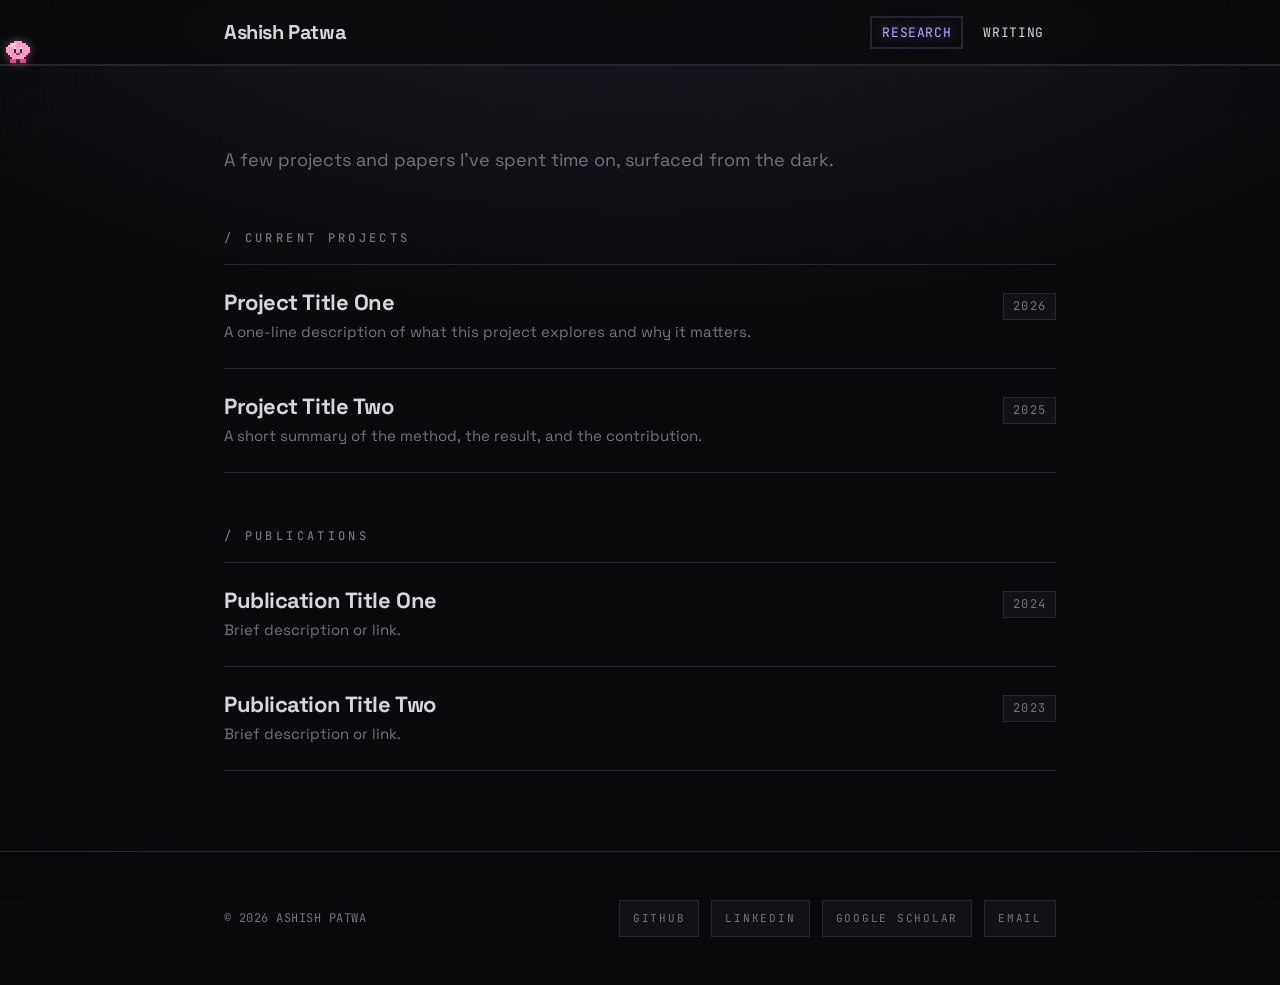
==== personal-webpage/src/index.html @ 7896c079 "Add Ashish Patwa personal site (dark mysterious theme, research/writing pages, pixel Poyo mascot)" ====
<!DOCTYPE html>
<html lang="en">
<head>
    <meta charset="UTF-8">
    <meta name="viewport" content="width=device-width, initial-scale=1.0">
    <title>Ashish Patwa</title>
    <meta name="description" content="Ashish Patwa — research, writing, and notes from the dark.">

    <!-- Fonts: Space Grotesk (display/body) + JetBrains Mono (labels) -->
    <link rel="preconnect" href="https://fonts.googleapis.com">
    <link rel="preconnect" href="https://fonts.gstatic.com" crossorigin>
    <link href="https://fonts.googleapis.com/css2?family=Space+Grotesk:wght@400;500;700&family=JetBrains+Mono:wght@400;500;700&display=swap" rel="stylesheet">

    <link rel="stylesheet" href="styles/design-tokens.css">
    <link rel="stylesheet" href="styles/main.css">
</head>
<body>
    <!-- ===================== NAV ===================== -->
    <header class="nav">
        <div class="container nav__inner">
            <a class="nav__brand" href="#top">Ashish Patwa</a>

            <button class="nav__toggle" id="navToggle" aria-label="Toggle navigation" aria-expanded="false" aria-controls="navList">
                <span class="nav__toggle-bar"></span>
            </button>

            <nav>
                <ul class="nav__list" id="navList">
                    <!-- About removed from nav (section kept in code below) -->
                    <li><a class="nav__link is-active" href="index.html">Research</a></li>
                    <li><a class="nav__link" href="sections/blogs.html">Writing</a></li>
                </ul>
            </nav>
        </div>

        <!-- Poyo: pixel mascot — stands still, walks to where you click -->
        <div class="poyo" aria-hidden="true">
            <span class="poyo__say">poyo!</span>
            <div class="poyo__char">
                <svg class="poyo__svg" viewBox="0 0 12 11" shape-rendering="crispEdges" xmlns="http://www.w3.org/2000/svg">
                    <g fill="#ff9ec9">
                        <rect x="4" y="0" width="4" height="1"/>
                        <rect x="2" y="1" width="8" height="1"/>
                        <rect x="1" y="2" width="10" height="1"/>
                        <rect x="0" y="3" width="12" height="1"/>
                        <rect x="0" y="4" width="12" height="1"/>
                        <rect x="0" y="5" width="12" height="1"/>
                        <rect x="1" y="6" width="10" height="1"/>
                        <rect x="2" y="7" width="8" height="1"/>
                        <rect x="3" y="8" width="6" height="1"/>
                    </g>
                    <g fill="#ffd1e6">
                        <rect x="3" y="1" width="2" height="1"/>
                        <rect x="2" y="2" width="2" height="1"/>
                    </g>
                    <g fill="#ff7fb0">
                        <rect x="3" y="6" width="1" height="1"/>
                        <rect x="8" y="6" width="1" height="1"/>
                    </g>
                    <g fill="#2a2444">
                        <rect x="4" y="3" width="1" height="3"/>
                        <rect x="7" y="3" width="1" height="3"/>
                    </g>
                    <g fill="#ffffff">
                        <rect x="4" y="3" width="1" height="1"/>
                        <rect x="7" y="3" width="1" height="1"/>
                    </g>
                    <rect x="5" y="6" width="2" height="1" fill="#a83260"/>
                    <g class="poyo-feet poyo-feet--idle" fill="#d94d86">
                        <rect x="2" y="9" width="3" height="2"/>
                        <rect x="7" y="9" width="3" height="2"/>
                    </g>
                    <g class="poyo-feet poyo-feet--a" fill="#d94d86">
                        <rect x="3" y="9" width="3" height="2"/>
                        <rect x="6" y="9" width="3" height="2"/>
                    </g>
                    <g class="poyo-feet poyo-feet--b" fill="#d94d86">
                        <rect x="1" y="9" width="3" height="2"/>
                        <rect x="8" y="9" width="3" height="2"/>
                    </g>
                </svg>
            </div>
        </div>
    </header>

    <main id="top">
        <!-- ===================== RESEARCH (default page) ===================== -->
        <section class="section" id="research">
            <div class="container">
                <p class="lead">A few projects and papers I've spent time on, surfaced from the dark.</p>

                <span class="kicker">/ current projects</span>
                <ul class="entry-list" style="margin-bottom: var(--s-7);">
                    <li class="entry">
                        <div class="entry__main">
                            <h3 class="entry__title"><a href="#">Project Title One</a></h3>
                            <p class="entry__desc">A one-line description of what this project explores and why it matters.</p>
                        </div>
                        <span class="entry__year">2026</span>
                    </li>
                    <li class="entry">
                        <div class="entry__main">
                            <h3 class="entry__title"><a href="#">Project Title Two</a></h3>
                            <p class="entry__desc">A short summary of the method, the result, and the contribution.</p>
                        </div>
                        <span class="entry__year">2025</span>
                    </li>
                </ul>

                <span class="kicker">/ publications</span>
                <ul class="entry-list">
                    <li class="entry">
                        <div class="entry__main">
                            <h3 class="entry__title"><a href="#">Publication Title One</a></h3>
                            <p class="entry__desc">Brief description or link.</p>
                        </div>
                        <span class="entry__year">2024</span>
                    </li>
                    <li class="entry">
                        <div class="entry__main">
                            <h3 class="entry__title"><a href="#">Publication Title Two</a></h3>
                            <p class="entry__desc">Brief description or link.</p>
                        </div>
                        <span class="entry__year">2023</span>
                    </li>
                </ul>
            </div>
        </section>

        <!-- ===================== ABOUT (removed from page, kept in code) ===================== -->
        <!--
        <section class="section" id="about">
            <div class="container section--narrow">
                <span class="kicker">/ about</span>
                <h2 class="heading">About</h2>
                <div class="prose">
                    <p>
                        Hello! I'm <strong>Ashish Patwa</strong>, a researcher and writer working in
                        [your field]. I'm drawn to [topic one], [topic two], and the messy space where
                        they overlap.
                    </p>
                    <p>
                        I studied [Your Degree] at [Your University], and since then I've kept one foot
                        in research and the other in building real things. A lot of what I learn ends up
                        in the notes below.
                    </p>
                    <p>
                        Outside of work you'll usually find me [your hobbies]. I try to learn in public,
                        so feel free to reach out if something here resonates.
                    </p>
                </div>
                <p class="currently">
                    <span class="currently__label">Currently</span>
                    exploring [topic] and reading [book title].
                </p>
            </div>
        </section>
        -->

        <!-- Writing lives on its own page: sections/blogs.html -->
    </main>

    <!-- ===================== FOOTER ===================== -->
    <footer class="footer">
        <div class="container footer__inner">
            <span class="footer__copy">© 2026 Ashish Patwa</span>
            <div class="footer__links">
                <a href="https://github.com/yourname" target="_blank" rel="noopener">GitHub</a>
                <a href="https://linkedin.com/in/yourname" target="_blank" rel="noopener">LinkedIn</a>
                <a href="https://scholar.google.com/citations?user=YOUR_ID" target="_blank" rel="noopener">Google Scholar</a>
                <a href="mailto:you@example.com">Email</a>
            </div>
        </div>
    </footer>

    <script src="scripts/main.js"></script>
</body>
</html>
---- personal-webpage/src/styles/design-tokens.css ----
:root {
  color-scheme: dark;

  /* ---- Mysterious palette ---- */
  --paper: #0a0a0c;        /* near-black base */
  --panel: #121216;        /* faint raised surface */
  --ink: #d6d6db;          /* soft primary text (not bright white) */
  --muted: #74737e;        /* dim secondary text */
  --faint: #26262e;        /* hairline borders */
  --accent: #b9a6ff;       /* ethereal violet glow */
  --on-accent: #0a0a0c;    /* text on accent fills */

  /* ---- Type ---- */
  --font-sans: 'Space Grotesk', system-ui, -apple-system, 'Segoe UI', sans-serif;
  --font-mono: 'JetBrains Mono', 'SF Mono', ui-monospace, monospace;

  /* ---- Primitives ---- */
  --border: 1px solid var(--faint);
  --border-bold: 1px solid var(--muted);
  --shadow: none;
  --shadow-lg: 0 0 40px rgba(185, 166, 255, 0.18);
  --glow: 0 0 24px rgba(185, 166, 255, 0.20);
  --radius: 2px;

  /* ---- Layout ---- */
  --maxw: 880px;
  --gutter: 24px;

  /* ---- Spacing (4px grid) ---- */
  --s-1: 4px;
  --s-2: 8px;
  --s-3: 12px;
  --s-4: 16px;
  --s-5: 24px;
  --s-6: 32px;
  --s-7: 48px;
  --s-8: 64px;
  --s-9: 80px;
  --s-10: 96px;

  /* ---- Motion ---- */
  --t-fast: 140ms ease;
  --t-base: 240ms ease;
}
---- personal-webpage/src/styles/main.css ----
/* ============================================================
   Personal Webpage — Neo-brutalist / minimal
   ============================================================ */

*,
*::before,
*::after {
    box-sizing: border-box;
}

html {
    scroll-behavior: smooth;
    scroll-padding-top: 84px;
}

body {
    margin: 0;
    min-height: 100vh;
    display: flex;
    flex-direction: column;
    background-color: var(--paper);
    background-image:
        radial-gradient(120% 80% at 50% -10%, rgba(185, 166, 255, 0.10), transparent 60%),
        radial-gradient(100% 100% at 50% 50%, transparent 55%, rgba(0, 0, 0, 0.55) 100%);
    background-attachment: fixed;
    color: var(--ink);
    font-family: var(--font-sans);
    font-size: 17px;
    line-height: 1.6;
    -webkit-font-smoothing: antialiased;
    text-rendering: optimizeLegibility;
}

/* Push the footer to the bottom on short pages (sticky footer) */
main {
    flex: 1 0 auto;
}

/* ---------- Typography ---------- */
h1,
h2,
h3,
h4 {
    margin: 0;
    font-weight: 700;
    line-height: 1.05;
    letter-spacing: -0.02em;
}

p { margin: 0; }
a { color: inherit; text-decoration: none; }
ul { margin: 0; padding: 0; list-style: none; }
strong { font-weight: 700; }

.mark {
    color: var(--accent);
    text-shadow: 0 0 18px rgba(185, 166, 255, 0.55);
}

.cursor {
    color: var(--accent);
    text-shadow: 0 0 18px rgba(185, 166, 255, 0.6);
    animation: blink 1.2s steps(1) infinite;
}

@keyframes blink {
    50% { opacity: 0; }
}

.kicker {
    display: inline-block;
    font-family: var(--font-mono);
    font-size: 12px;
    font-weight: 500;
    text-transform: uppercase;
    letter-spacing: 0.28em;
    color: var(--muted);
    margin-bottom: var(--s-4);
}

.heading {
    font-size: 34px;
    margin-bottom: var(--s-5);
    letter-spacing: -0.01em;
}

.lead {
    font-size: 18px;
    color: var(--muted);
    margin-bottom: var(--s-7);
    max-width: 60ch;
}

/* ---------- Layout ---------- */
.container {
    width: 100%;
    max-width: var(--maxw);
    margin: 0 auto;
    padding: 0 var(--gutter);
}

.section {
    padding: var(--s-9) 0;
    border-top: var(--border);
}

/* ---------- Navigation ---------- */
.nav {
    position: sticky;
    top: 0;
    z-index: 50;
    background: rgba(10, 10, 12, 0.72);
    -webkit-backdrop-filter: blur(10px);
    backdrop-filter: blur(10px);
    border-bottom: var(--border);
}

.nav__inner {
    display: flex;
    align-items: center;
    justify-content: space-between;
    height: 64px;
}

.nav__brand {
    font-weight: 700;
    font-size: 20px;
    letter-spacing: -0.02em;
}

.nav__list {
    display: flex;
    align-items: center;
    gap: var(--s-2);
}

.nav__link {
    font-family: var(--font-mono);
    font-size: 13px;
    text-transform: uppercase;
    letter-spacing: 0.05em;
    padding: 6px 10px;
    border: 2px solid transparent;
    transition: background var(--t-fast), border-color var(--t-fast);
}

.nav__link:hover,
.nav__link.is-active {
    color: var(--accent);
    border-color: var(--faint);
    text-shadow: 0 0 14px rgba(185, 166, 255, 0.5);
}

.nav__toggle {
    display: none;
    background: var(--panel);
    border: var(--border);
    box-shadow: var(--shadow);
    width: 42px;
    height: 42px;
    cursor: pointer;
    align-items: center;
    justify-content: center;
}

.nav__toggle-bar,
.nav__toggle-bar::before,
.nav__toggle-bar::after {
    content: "";
    display: block;
    width: 20px;
    height: 2px;
    background: var(--ink);
    position: relative;
}

.nav__toggle-bar::before {
    position: absolute;
    top: -6px;
}

.nav__toggle-bar::after {
    position: absolute;
    top: 6px;
}

/* ---------- Intro ---------- */
.intro {
    padding: var(--s-9) 0 var(--s-8);
}

.intro__inner {
    display: flex;
    align-items: flex-start;
    gap: var(--s-7);
}

.avatar {
    flex: none;
    width: 128px;
    height: 128px;
    background: var(--panel);
    border: 1px solid var(--faint);
    box-shadow: var(--shadow-lg);
    display: flex;
    align-items: center;
    justify-content: center;
    font-weight: 700;
    font-size: 44px;
    color: var(--accent);
    text-shadow: 0 0 18px rgba(185, 166, 255, 0.5);
    overflow: hidden;
}

.avatar img {
    width: 100%;
    height: 100%;
    object-fit: cover;
}

.intro__title {
    font-size: 52px;
    line-height: 1.02;
    letter-spacing: -0.02em;
    margin-bottom: var(--s-4);
    text-shadow: 0 0 40px rgba(0, 0, 0, 0.6);
}

.intro__text {
    font-size: 18px;
    color: var(--muted);
    max-width: 52ch;
    line-height: 1.6;
}

.intro__links {
    display: flex;
    flex-wrap: wrap;
    gap: var(--s-3);
    margin-top: var(--s-5);
}

.intro__links a {
    font-family: var(--font-mono);
    font-size: 12px;
    text-transform: uppercase;
    letter-spacing: 0.18em;
    padding: 11px 18px;
    color: var(--muted);
    background: var(--panel);
    border: 1px solid var(--faint);
    transition: color var(--t-fast), border-color var(--t-fast), box-shadow var(--t-fast);
}

.intro__links a:hover {
    color: var(--accent);
    border-color: var(--accent);
    box-shadow: var(--glow);
}

/* ---------- About ---------- */
.prose p {
    color: var(--muted);
    font-size: 18px;
    line-height: 1.65;
}

.prose p + p {
    margin-top: var(--s-4);
}

.currently {
    display: inline-block;
    margin-top: var(--s-6);
    font-family: var(--font-mono);
    font-size: 13px;
    color: var(--ink);
    background: var(--panel);
    border: var(--border);
    box-shadow: var(--shadow);
    padding: 10px 14px;
}

.currently__label {
    font-weight: 700;
    text-transform: uppercase;
    margin-right: var(--s-2);
    padding-right: var(--s-2);
    border-right: 2px solid var(--ink);
}

/* ---------- Research (entry list) ---------- */
.entry-list {
    display: flex;
    flex-direction: column;
}

.entry {
    display: flex;
    justify-content: space-between;
    align-items: baseline;
    gap: var(--s-5);
    padding: var(--s-5) 0;
    border-top: var(--border);
}

.entry:last-child {
    border-bottom: var(--border);
}

.entry__title {
    font-size: 22px;
    font-weight: 700;
    line-height: 1.2;
    margin-bottom: 6px;
}

.entry__title a:hover {
    color: var(--accent);
    text-shadow: 0 0 16px rgba(185, 166, 255, 0.5);
}

.entry__desc {
    color: var(--muted);
    font-size: 15px;
    line-height: 1.5;
    max-width: 54ch;
}

.entry__year {
    flex: none;
    font-family: var(--font-mono);
    font-size: 12px;
    letter-spacing: 0.1em;
    color: var(--muted);
    background: var(--panel);
    border: 1px solid var(--faint);
    padding: 3px 9px;
}

/* ---------- Writing (post list) ---------- */
.post-list {
    display: flex;
    flex-direction: column;
}

.post {
    display: grid;
    grid-template-columns: 120px 1fr;
    gap: var(--s-5);
    padding: var(--s-5) 0;
    border-top: var(--border);
}

.post:last-child {
    border-bottom: var(--border);
}

.post__date {
    font-family: var(--font-mono);
    font-size: 13px;
    text-transform: uppercase;
    letter-spacing: 0.04em;
    color: var(--muted);
    padding-top: 4px;
}

.post__title {
    font-size: 21px;
    font-weight: 700;
    line-height: 1.2;
    margin-bottom: 6px;
}

.post__title a:hover {
    color: var(--accent);
    text-shadow: 0 0 16px rgba(185, 166, 255, 0.5);
}

.post__excerpt {
    color: var(--muted);
    font-size: 15px;
    line-height: 1.5;
    max-width: 58ch;
}

/* ---------- Footer ---------- */
.footer {
    padding: var(--s-7) 0;
    border-top: var(--border);
}

.footer__inner {
    display: flex;
    flex-wrap: wrap;
    align-items: center;
    justify-content: space-between;
    gap: var(--s-4);
}

.footer__copy {
    font-family: var(--font-mono);
    font-size: 12px;
    text-transform: uppercase;
    letter-spacing: 0.04em;
    color: var(--muted);
}

.footer__links {
    display: flex;
    flex-wrap: wrap;
    gap: var(--s-3);
}

.footer__links a {
    font-family: var(--font-mono);
    font-size: 11px;
    text-transform: uppercase;
    letter-spacing: 0.16em;
    padding: 9px 13px;
    color: var(--muted);
    background: var(--panel);
    border: 1px solid var(--faint);
    transition: color var(--t-fast), border-color var(--t-fast), box-shadow var(--t-fast);
}

.footer__links a:hover {
    color: var(--accent);
    border-color: var(--accent);
    box-shadow: var(--glow);
}

/* ---------- A11y ---------- */
:focus-visible {
    outline: 2px solid var(--accent);
    outline-offset: 2px;
}

/* ---------- Responsive ---------- */
@media (max-width: 768px) {
    .intro {
        padding-top: var(--s-7);
    }

    .intro__inner {
        flex-direction: column;
        gap: var(--s-5);
    }

    .intro__title {
        font-size: 38px;
    }

    .heading {
        font-size: 28px;
    }

    .entry {
        flex-direction: column;
        gap: var(--s-2);
    }

    .entry__year {
        align-self: flex-start;
        order: -1;
    }

    .post {
        grid-template-columns: 1fr;
        gap: var(--s-2);
    }

    .post__date {
        padding-top: 0;
    }
}

@media (max-width: 600px) {
    :root {
        --gutter: 16px;
    }

    .section {
        padding: var(--s-8) 0;
    }

    .nav__toggle {
        display: inline-flex;
    }

    .nav__list {
        position: absolute;
        top: 64px;
        left: 0;
        right: 0;
        flex-direction: column;
        align-items: stretch;
        gap: 0;
        background: var(--paper);
        border-bottom: var(--border);
        padding: var(--s-3) var(--gutter) var(--s-4);
        max-height: 0;
        overflow: hidden;
        transition: max-height var(--t-base);
    }

    .nav__list.is-open {
        max-height: 360px;
    }

    .nav__link {
        padding: 12px 10px;
        border: 1px solid var(--faint);
        margin-top: var(--s-2);
    }

    .intro__title {
        font-size: 34px;
    }
}

/* ---------- Reduced motion ---------- */
@media (prefers-reduced-motion: reduce) {
    html {
        scroll-behavior: auto;
    }

    * {
        transition: none !important;
        animation: none !important;
    }
}

/* ============================================================
   Poyo — pixel mascot. Stands still; walks to where you click.
   ============================================================ */
.poyo {
    position: absolute;
    bottom: 1px;
    left: 6px;
    width: 24px;
    height: 22px;
    pointer-events: none;
    z-index: 1;
    transform: scaleX(1);
    transition: left 1s linear;
}

/* contact shadow keeps him grounded */
.poyo::after {
    content: "";
    position: absolute;
    left: 50%;
    bottom: -1px;
    width: 18px;
    height: 4px;
    margin-left: -9px;
    border-radius: 50%;
    background: radial-gradient(closest-side, rgba(0, 0, 0, 0.55), transparent);
    opacity: 0.5;
    z-index: -1;
}

.poyo__say {
    position: absolute;
    bottom: 100%;
    left: 50%;
    margin-bottom: 4px;
    transform: translate(-50%, 0);
    white-space: nowrap;
    font-family: var(--font-mono);
    font-size: 9px;
    letter-spacing: 0.1em;
    color: #ff9ec9;
    background: var(--panel);
    border: 1px solid var(--faint);
    border-radius: 8px;
    padding: 2px 6px;
    opacity: 0;
    animation: poyo-say 4s ease 0.4s forwards;
}

.poyo__char {
    width: 100%;
    height: 100%;
    transform-origin: 50% 100%;
}

.poyo__svg {
    display: block;
    width: 100%;
    height: 100%;
    image-rendering: pixelated;
    image-rendering: crisp-edges;
    filter: drop-shadow(0 0 4px rgba(255, 150, 200, 0.45));
}

/* alternate walk frames are hidden until walking */
.poyo-feet--a,
.poyo-feet--b { opacity: 0; }

.poyo.is-walking .poyo__char {
    animation: poyo-bob 0.4s steps(1) infinite;
}

.poyo.is-walking .poyo-feet--idle {
    opacity: 0;
}

.poyo.is-walking .poyo-feet--a {
    animation: poyo-fa 0.4s steps(1) infinite;
}

.poyo.is-walking .poyo-feet--b {
    animation: poyo-fb 0.4s steps(1) infinite;
}

@keyframes poyo-bob {
    0%, 49.999% { transform: translateY(0); }
    50%, 100%   { transform: translateY(-1px); }
}

@keyframes poyo-fa {
    0%, 49.999% { opacity: 1; }
    50%, 100%   { opacity: 0; }
}

@keyframes poyo-fb {
    0%, 49.999% { opacity: 0; }
    50%, 100%   { opacity: 1; }
}

@keyframes poyo-say {
    0%   { opacity: 0; transform: translate(-50%, 3px) scale(0.8); }
    12%  { opacity: 1; transform: translate(-50%, 0) scale(1); }
    78%  { opacity: 1; transform: translate(-50%, 0) scale(1); }
    100% { opacity: 0; transform: translate(-50%, -2px) scale(0.95); }
}

/* Poyo rests on small screens */
@media (max-width: 600px) {
    .poyo {
        display: none;
    }
}
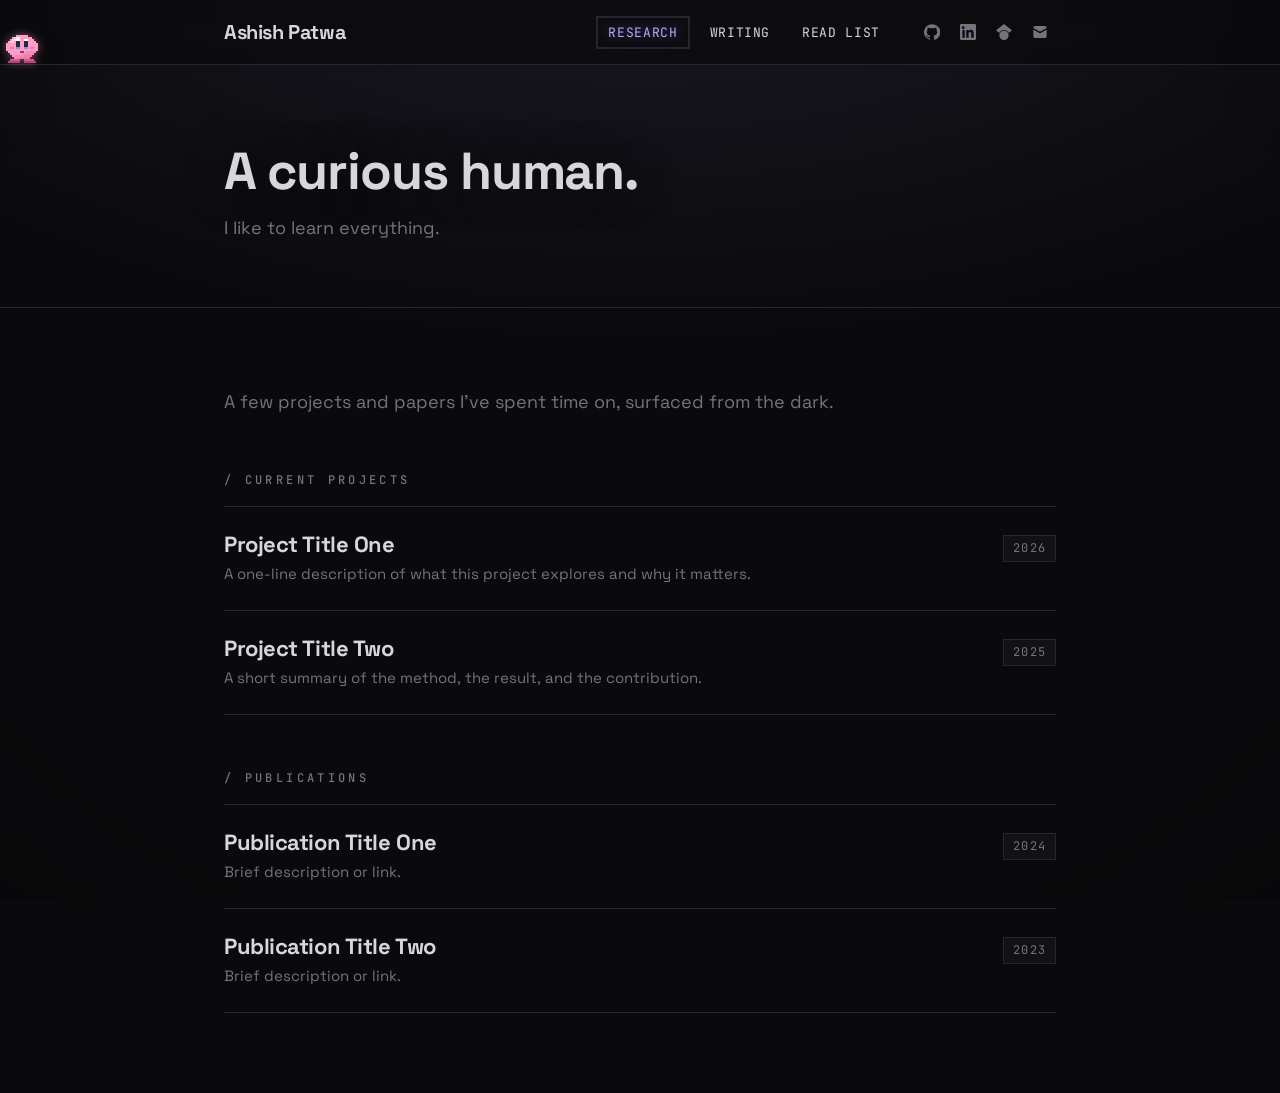
==== commit b05f9fa1: "Add Read List page, nav social icons, and a redrawn mascot - New Read List page (currently reading /" ====
--- a/personal-webpage/src/index.html
+++ b/personal-webpage/src/index.html
@@ -20,63 +20,125 @@
         <div class="container nav__inner">
             <a class="nav__brand" href="#top">Ashish Patwa</a>
 
+            <div class="nav__end">
+                <nav>
+                    <ul class="nav__list" id="navList">
+                        <!-- About removed from nav (section kept in code below) -->
+                        <li><a class="nav__link is-active" href="index.html">Research</a></li>
+                        <li><a class="nav__link" href="sections/blogs.html">Writing</a></li>
+                        <li><a class="nav__link" href="sections/read-list.html">Read List</a></li>
+                    </ul>
+                </nav>
+
+                <div class="nav__social">
+                    <a class="nav__icon" href="https://github.com/coder360-crypto" target="_blank" rel="noopener" aria-label="GitHub" title="GitHub">
+                        <svg viewBox="0 0 24 24" aria-hidden="true"><path d="M12 .3a12 12 0 0 0-3.8 23.4c.6.1.8-.3.8-.6v-2c-3.3.7-4-1.6-4-1.6-.6-1.4-1.4-1.8-1.4-1.8-1-.7.1-.7.1-.7 1.2.1 1.8 1.2 1.8 1.2 1 1.8 2.8 1.3 3.5 1 0-.8.4-1.3.7-1.6-2.7-.3-5.5-1.3-5.5-5.9 0-1.3.5-2.4 1.2-3.2 0-.4-.5-1.6.2-3.2 0 0 1-.3 3.3 1.2a11.5 11.5 0 0 1 6 0C17.4 5 18.4 5.3 18.4 5.3c.7 1.6.2 2.8.1 3.2.8.8 1.2 1.9 1.2 3.2 0 4.6-2.8 5.6-5.5 5.9.5.4.9 1.1.9 2.3v3.3c0 .3.2.7.8.6A12 12 0 0 0 12 .3"/></svg>
+                    </a>
+                    <a class="nav__icon" href="https://www.linkedin.com/in/ashish-patwa-182b2b223/" target="_blank" rel="noopener" aria-label="LinkedIn" title="LinkedIn">
+                        <svg viewBox="0 0 24 24" aria-hidden="true"><path d="M20.4 20.5h-3.6v-5.6c0-1.3 0-3-1.8-3s-2.1 1.4-2.1 2.9v5.7H9.4V9h3.4v1.6h.05c.5-.9 1.6-1.9 3.4-1.9 3.6 0 4.3 2.4 4.3 5.5v6.3zM5.3 7.4a2.1 2.1 0 1 1 0-4.1 2.1 2.1 0 0 1 0 4.1zm1.8 13.1H3.6V9h3.5v11.5zM22.2 0H1.8C.8 0 0 .8 0 1.7v20.6c0 .9.8 1.7 1.8 1.7h20.4c1 0 1.8-.8 1.8-1.7V1.7c0-.9-.8-1.7-1.8-1.7z"/></svg>
+                    </a>
+                    <a class="nav__icon" href="https://scholar.google.com/citations?user=6ay8-fIAAAAJ" target="_blank" rel="noopener" aria-label="Google Scholar" title="Google Scholar">
+                        <svg viewBox="0 0 24 24" aria-hidden="true"><path d="M12 24a7 7 0 1 1 0-14 7 7 0 0 1 0 14zm0-24L0 9.5l4.8 3.9A8 8 0 0 1 12 9a8 8 0 0 1 7.2 4.4L24 9.5 12 0z"/></svg>
+                    </a>
+                    <a class="nav__icon" href="mailto:ashishdevvanshi786@gmail.com" aria-label="Email" title="Email">
+                        <svg viewBox="0 0 24 24" aria-hidden="true"><path d="M2 5.5A2.5 2.5 0 0 1 4.5 3h15A2.5 2.5 0 0 1 22 5.5v.4l-10 5.9L2 5.9v-.4zm0 2.7v10.3A2.5 2.5 0 0 0 4.5 21h15a2.5 2.5 0 0 0 2.5-2.5V8.2l-9.5 5.6a1 1 0 0 1-1 0L2 8.2z"/></svg>
+                    </a>
+                </div>
+            </div>
+
             <button class="nav__toggle" id="navToggle" aria-label="Toggle navigation" aria-expanded="false" aria-controls="navList">
                 <span class="nav__toggle-bar"></span>
             </button>
-
-            <nav>
-                <ul class="nav__list" id="navList">
-                    <!-- About removed from nav (section kept in code below) -->
-                    <li><a class="nav__link is-active" href="index.html">Research</a></li>
-                    <li><a class="nav__link" href="sections/blogs.html">Writing</a></li>
-                </ul>
-            </nav>
         </div>
 
         <!-- Poyo: pixel mascot — stands still, walks to where you click -->
         <div class="poyo" aria-hidden="true">
             <span class="poyo__say">poyo!</span>
             <div class="poyo__char">
-                <svg class="poyo__svg" viewBox="0 0 12 11" shape-rendering="crispEdges" xmlns="http://www.w3.org/2000/svg">
+                <svg class="poyo__svg" viewBox="0 0 16 14" shape-rendering="crispEdges" xmlns="http://www.w3.org/2000/svg">
+                    <!-- body -->
                     <g fill="#ff9ec9">
-                        <rect x="4" y="0" width="4" height="1"/>
-                        <rect x="2" y="1" width="8" height="1"/>
-                        <rect x="1" y="2" width="10" height="1"/>
-                        <rect x="0" y="3" width="12" height="1"/>
-                        <rect x="0" y="4" width="12" height="1"/>
-                        <rect x="0" y="5" width="12" height="1"/>
-                        <rect x="1" y="6" width="10" height="1"/>
-                        <rect x="2" y="7" width="8" height="1"/>
-                        <rect x="3" y="8" width="6" height="1"/>
-                    </g>
-                    <g fill="#ffd1e6">
-                        <rect x="3" y="1" width="2" height="1"/>
-                        <rect x="2" y="2" width="2" height="1"/>
-                    </g>
-                    <g fill="#ff7fb0">
-                        <rect x="3" y="6" width="1" height="1"/>
-                        <rect x="8" y="6" width="1" height="1"/>
-                    </g>
-                    <g fill="#2a2444">
-                        <rect x="4" y="3" width="1" height="3"/>
-                        <rect x="7" y="3" width="1" height="3"/>
-                    </g>
+                        <rect x="5" y="0" width="6" height="1"/>
+                        <rect x="3" y="1" width="10" height="1"/>
+                        <rect x="2" y="2" width="12" height="1"/>
+                        <rect x="1" y="3" width="14" height="1"/>
+                        <rect x="0" y="4" width="16" height="4"/>
+                        <rect x="1" y="8" width="14" height="1"/>
+                        <rect x="2" y="9" width="12" height="1"/>
+                        <rect x="3" y="10" width="10" height="1"/>
+                        <rect x="4" y="11" width="8" height="1"/>
+                    </g>
+                    <!-- soft upper-left sheen -->
+                    <g fill="#ffc9e2">
+                        <rect x="4" y="1" width="3" height="1"/>
+                        <rect x="3" y="2" width="3" height="1"/>
+                        <rect x="2" y="3" width="2" height="1"/>
+                    </g>
+                    <g fill="#ffeaf4">
+                        <rect x="5" y="1" width="2" height="1"/>
+                        <rect x="4" y="2" width="1" height="1"/>
+                    </g>
+                    <!-- lower-right shading -->
+                    <g fill="#f78ab9">
+                        <rect x="10" y="8" width="5" height="1"/>
+                        <rect x="8" y="9" width="6" height="1"/>
+                        <rect x="4" y="10" width="9" height="1"/>
+                        <rect x="4" y="11" width="8" height="1"/>
+                    </g>
+                    <g fill="#ea7ea9">
+                        <rect x="9" y="10" width="4" height="1"/>
+                        <rect x="6" y="11" width="6" height="1"/>
+                    </g>
+                    <!-- blush -->
+                    <g fill="#ff6fa8">
+                        <rect x="2" y="6" width="2" height="1"/>
+                        <rect x="12" y="6" width="2" height="1"/>
+                    </g>
+                    <!-- eyes -->
                     <g fill="#ffffff">
-                        <rect x="4" y="3" width="1" height="1"/>
-                        <rect x="7" y="3" width="1" height="1"/>
-                    </g>
-                    <rect x="5" y="6" width="2" height="1" fill="#a83260"/>
-                    <g class="poyo-feet poyo-feet--idle" fill="#d94d86">
-                        <rect x="2" y="9" width="3" height="2"/>
-                        <rect x="7" y="9" width="3" height="2"/>
-                    </g>
-                    <g class="poyo-feet poyo-feet--a" fill="#d94d86">
-                        <rect x="3" y="9" width="3" height="2"/>
-                        <rect x="6" y="9" width="3" height="2"/>
-                    </g>
-                    <g class="poyo-feet poyo-feet--b" fill="#d94d86">
-                        <rect x="1" y="9" width="3" height="2"/>
-                        <rect x="8" y="9" width="3" height="2"/>
+                        <rect x="5" y="2" width="2" height="1"/>
+                        <rect x="9" y="2" width="2" height="1"/>
+                    </g>
+                    <g fill="#2b2540">
+                        <rect x="5" y="3" width="2" height="3"/>
+                        <rect x="9" y="3" width="2" height="3"/>
+                    </g>
+                    <g fill="#6f9ae0">
+                        <rect x="5" y="6" width="2" height="1"/>
+                        <rect x="9" y="6" width="2" height="1"/>
+                    </g>
+                    <!-- mouth -->
+                    <rect x="7" y="8" width="2" height="1" fill="#a83260"/>
+                    <!-- feet: idle (standing), a/b (walk cycle) -->
+                    <g class="poyo-feet poyo-feet--idle">
+                        <g fill="#dd5490">
+                            <rect x="2" y="12" width="5" height="1"/>
+                            <rect x="9" y="12" width="5" height="1"/>
+                        </g>
+                        <g fill="#bb3f73">
+                            <rect x="1" y="13" width="6" height="1"/>
+                            <rect x="9" y="13" width="6" height="1"/>
+                        </g>
+                    </g>
+                    <g class="poyo-feet poyo-feet--a">
+                        <g fill="#dd5490">
+                            <rect x="3" y="12" width="5" height="1"/>
+                            <rect x="8" y="12" width="5" height="1"/>
+                        </g>
+                        <g fill="#bb3f73">
+                            <rect x="2" y="13" width="6" height="1"/>
+                            <rect x="8" y="13" width="6" height="1"/>
+                        </g>
+                    </g>
+                    <g class="poyo-feet poyo-feet--b">
+                        <g fill="#dd5490">
+                            <rect x="1" y="12" width="5" height="1"/>
+                            <rect x="10" y="12" width="5" height="1"/>
+                        </g>
+                        <g fill="#bb3f73">
+                            <rect x="0" y="13" width="6" height="1"/>
+                            <rect x="10" y="13" width="6" height="1"/>
+                        </g>
                     </g>
                 </svg>
             </div>
@@ -84,6 +146,14 @@
     </header>
 
     <main id="top">
+        <!-- ===================== INTRO ===================== -->
+        <section class="intro">
+            <div class="container">
+                <h1 class="intro__title">A curious human.</h1>
+                <p class="intro__text">I like to learn everything.</p>
+            </div>
+        </section>
+
         <!-- ===================== RESEARCH (default page) ===================== -->
         <section class="section" id="research">
             <div class="container">
@@ -161,17 +231,6 @@
     </main>
 
     <!-- ===================== FOOTER ===================== -->
-    <footer class="footer">
-        <div class="container footer__inner">
-            <span class="footer__copy">© 2026 Ashish Patwa</span>
-            <div class="footer__links">
-                <a href="https://github.com/yourname" target="_blank" rel="noopener">GitHub</a>
-                <a href="https://linkedin.com/in/yourname" target="_blank" rel="noopener">LinkedIn</a>
-                <a href="https://scholar.google.com/citations?user=YOUR_ID" target="_blank" rel="noopener">Google Scholar</a>
-                <a href="mailto:you@example.com">Email</a>
-            </div>
-        </div>
-    </footer>
 
     <script src="scripts/main.js"></script>
 </body>
--- a/personal-webpage/src/styles/main.css
+++ b/personal-webpage/src/styles/main.css
@@ -31,7 +31,7 @@
     text-rendering: optimizeLegibility;
 }
 
-/* Push the footer to the bottom on short pages (sticky footer) */
+/* Let main fill the viewport on short pages */
 main {
     flex: 1 0 auto;
 }
@@ -149,6 +149,42 @@
     color: var(--accent);
     border-color: var(--faint);
     text-shadow: 0 0 14px rgba(185, 166, 255, 0.5);
+}
+
+.nav__end {
+    display: flex;
+    align-items: center;
+    gap: var(--s-5);
+}
+
+.nav__social {
+    display: flex;
+    align-items: center;
+    gap: var(--s-1);
+}
+
+.nav__icon {
+    display: flex;
+    align-items: center;
+    justify-content: center;
+    width: 32px;
+    height: 32px;
+    color: var(--muted);
+    border: 1px solid transparent;
+    transition: color var(--t-fast), border-color var(--t-fast);
+}
+
+.nav__icon svg {
+    display: block;
+    width: 16px;
+    height: 16px;
+    fill: currentColor;
+}
+
+.nav__icon:hover {
+    color: var(--accent);
+    border-color: var(--faint);
+    filter: drop-shadow(0 0 8px rgba(185, 166, 255, 0.55));
 }
 
 .nav__toggle {
@@ -384,52 +420,6 @@
     max-width: 58ch;
 }
 
-/* ---------- Footer ---------- */
-.footer {
-    padding: var(--s-7) 0;
-    border-top: var(--border);
-}
-
-.footer__inner {
-    display: flex;
-    flex-wrap: wrap;
-    align-items: center;
-    justify-content: space-between;
-    gap: var(--s-4);
-}
-
-.footer__copy {
-    font-family: var(--font-mono);
-    font-size: 12px;
-    text-transform: uppercase;
-    letter-spacing: 0.04em;
-    color: var(--muted);
-}
-
-.footer__links {
-    display: flex;
-    flex-wrap: wrap;
-    gap: var(--s-3);
-}
-
-.footer__links a {
-    font-family: var(--font-mono);
-    font-size: 11px;
-    text-transform: uppercase;
-    letter-spacing: 0.16em;
-    padding: 9px 13px;
-    color: var(--muted);
-    background: var(--panel);
-    border: 1px solid var(--faint);
-    transition: color var(--t-fast), border-color var(--t-fast), box-shadow var(--t-fast);
-}
-
-.footer__links a:hover {
-    color: var(--accent);
-    border-color: var(--accent);
-    box-shadow: var(--glow);
-}
-
 /* ---------- A11y ---------- */
 :focus-visible {
     outline: 2px solid var(--accent);
@@ -498,17 +488,31 @@
         gap: 0;
         background: var(--paper);
         border-bottom: var(--border);
-        padding: var(--s-3) var(--gutter) var(--s-4);
+        padding: 0 var(--gutter);
         max-height: 0;
+        border-bottom-width: 0;
         overflow: hidden;
-        transition: max-height var(--t-base);
+        transition: max-height var(--t-base), padding var(--t-base);
     }
 
     .nav__list.is-open {
         max-height: 360px;
+        padding-top: var(--s-3);
+        padding-bottom: var(--s-4);
+        border-bottom-width: 1px;
+    }
+
+    .nav__end {
+        gap: 0;
+    }
+
+    .nav__icon {
+        width: 36px;
+        height: 36px;
     }
 
     .nav__link {
+        display: block;
         padding: 12px 10px;
         border: 1px solid var(--faint);
         margin-top: var(--s-2);
@@ -538,8 +542,8 @@
     position: absolute;
     bottom: 1px;
     left: 6px;
-    width: 24px;
-    height: 22px;
+    width: 32px;
+    height: 28px;
     pointer-events: none;
     z-index: 1;
     transform: scaleX(1);
@@ -552,9 +556,9 @@
     position: absolute;
     left: 50%;
     bottom: -1px;
-    width: 18px;
+    width: 24px;
     height: 4px;
-    margin-left: -9px;
+    margin-left: -12px;
     border-radius: 50%;
     background: radial-gradient(closest-side, rgba(0, 0, 0, 0.55), transparent);
     opacity: 0.5;
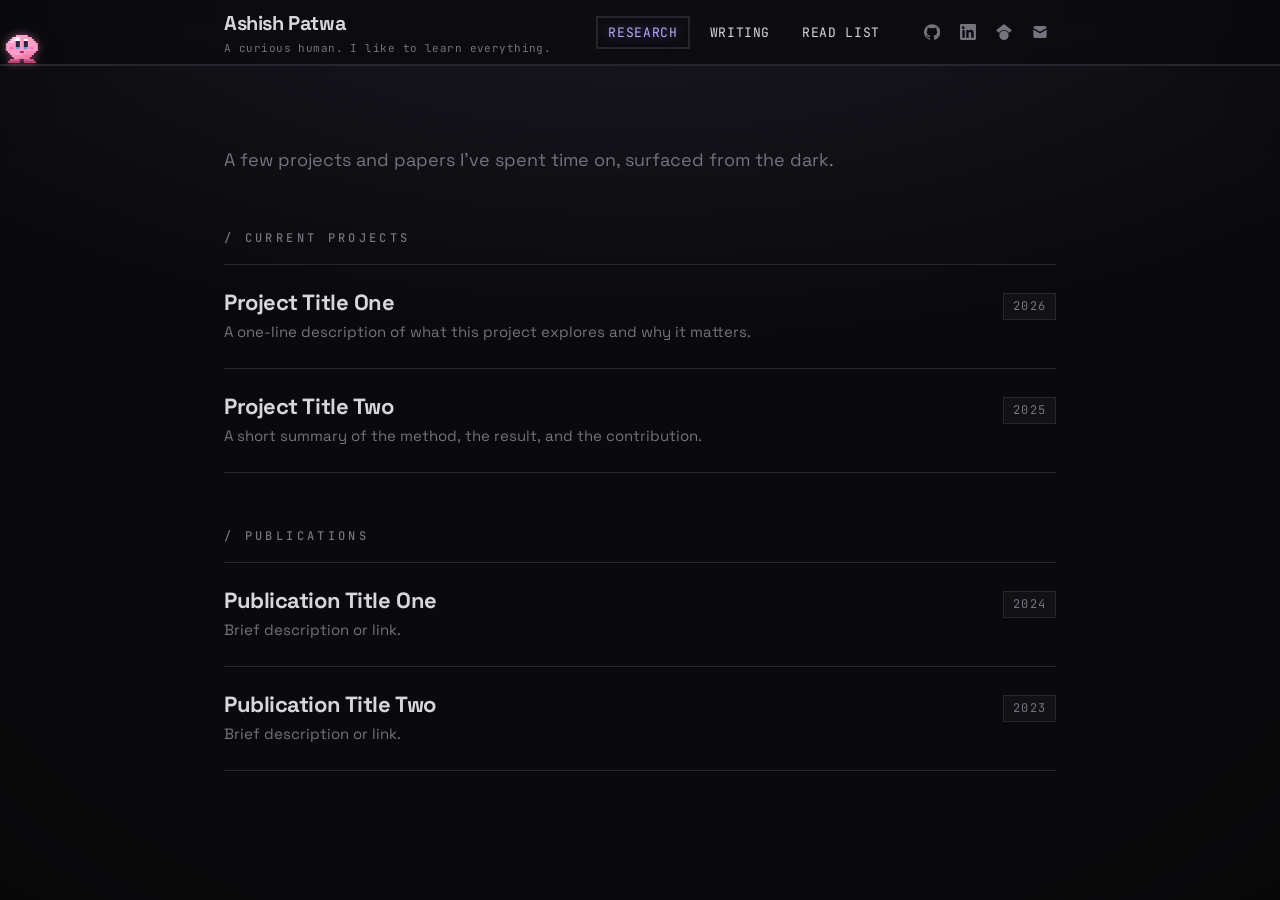
==== commit 7952aabc: "Move the tagline into the nav, drop the hero section - "A curious human. I like to learn everything." ====
--- a/personal-webpage/src/index.html
+++ b/personal-webpage/src/index.html
@@ -18,7 +18,10 @@
     <!-- ===================== NAV ===================== -->
     <header class="nav">
         <div class="container nav__inner">
-            <a class="nav__brand" href="#top">Ashish Patwa</a>
+            <div class="nav__identity">
+                <a class="nav__brand" href="#top">Ashish Patwa</a>
+                <span class="nav__tagline">A curious human. I like to learn everything.</span>
+            </div>
 
             <div class="nav__end">
                 <nav>
@@ -146,14 +149,6 @@
     </header>
 
     <main id="top">
-        <!-- ===================== INTRO ===================== -->
-        <section class="intro">
-            <div class="container">
-                <h1 class="intro__title">A curious human.</h1>
-                <p class="intro__text">I like to learn everything.</p>
-            </div>
-        </section>
-
         <!-- ===================== RESEARCH (default page) ===================== -->
         <section class="section" id="research">
             <div class="container">
--- a/personal-webpage/src/styles/main.css
+++ b/personal-webpage/src/styles/main.css
@@ -122,6 +122,21 @@
     height: 64px;
 }
 
+.nav__identity {
+    display: flex;
+    flex-direction: column;
+    gap: 1px;
+    min-width: 0;
+}
+
+.nav__tagline {
+    font-family: var(--font-mono);
+    font-size: 11px;
+    letter-spacing: 0.04em;
+    color: var(--muted);
+    white-space: nowrap;
+}
+
 .nav__brand {
     font-weight: 700;
     font-size: 20px;
@@ -137,6 +152,7 @@
 .nav__link {
     font-family: var(--font-mono);
     font-size: 13px;
+    white-space: nowrap;
     text-transform: uppercase;
     letter-spacing: 0.05em;
     padding: 6px 10px;
@@ -523,6 +539,13 @@
     }
 }
 
+/* The nav tagline is the first thing to go when the bar gets crowded */
+@media (max-width: 940px) {
+    .nav__tagline {
+        display: none;
+    }
+}
+
 /* ---------- Reduced motion ---------- */
 @media (prefers-reduced-motion: reduce) {
     html {
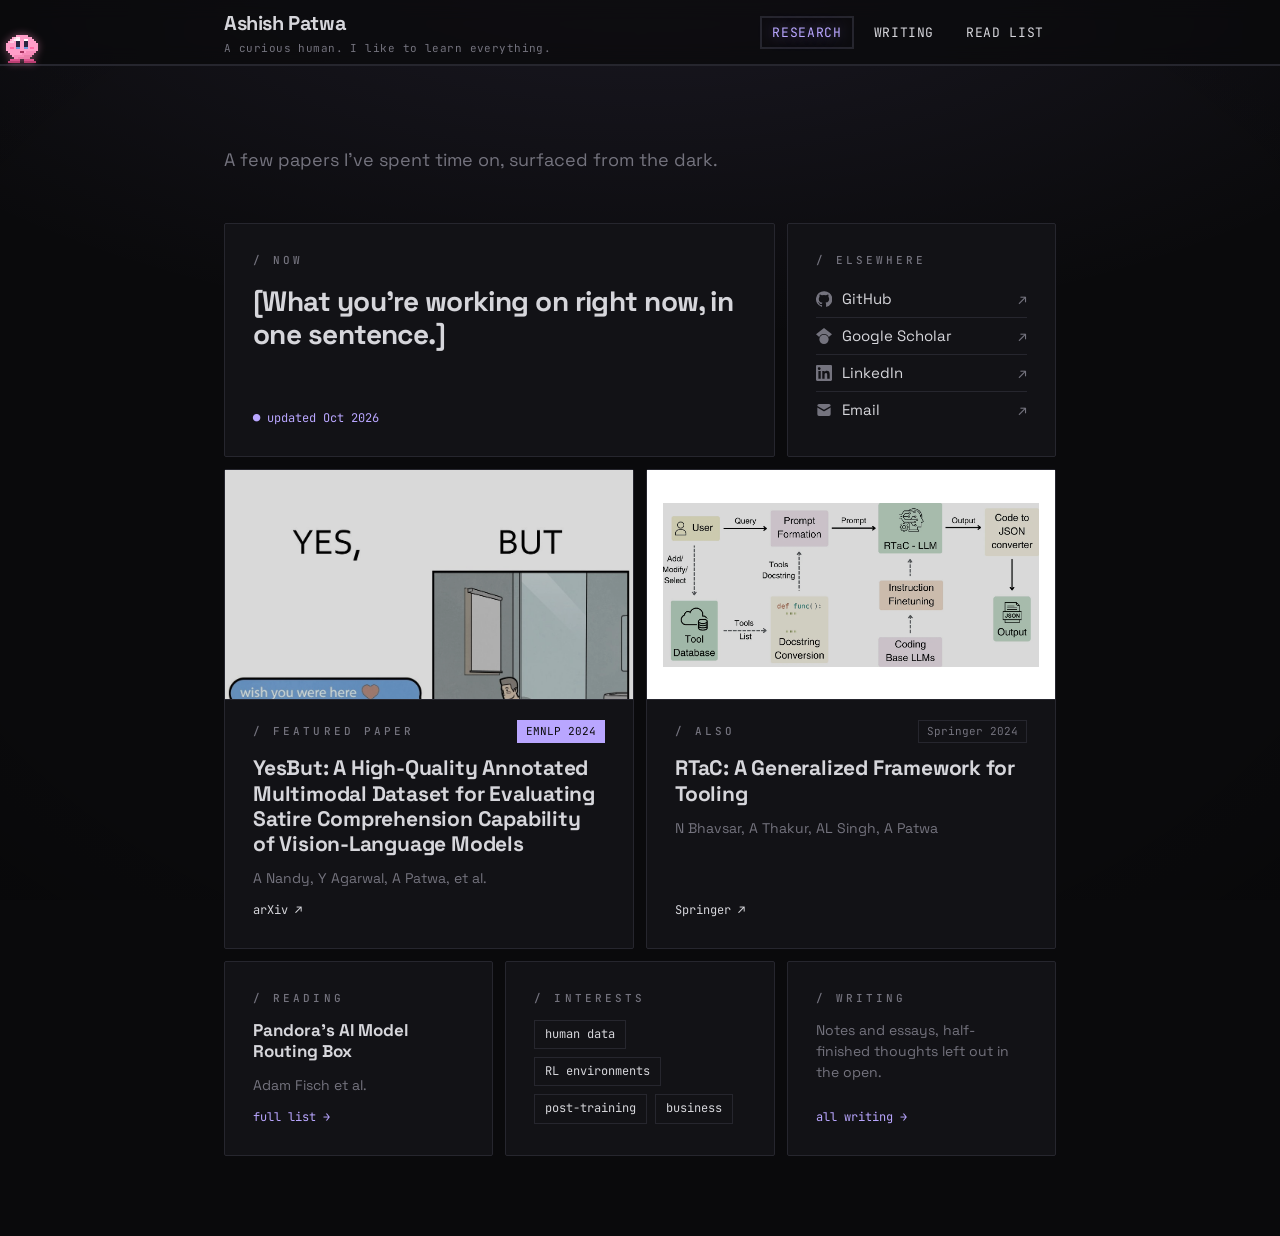
==== commit 1c97bb42: "Add bento grid homepage, paper previews, and post template - Replace the research list with a bento " ====
--- a/personal-webpage/src/index.html
+++ b/personal-webpage/src/index.html
@@ -32,21 +32,6 @@
                         <li><a class="nav__link" href="sections/read-list.html">Read List</a></li>
                     </ul>
                 </nav>
-
-                <div class="nav__social">
-                    <a class="nav__icon" href="https://github.com/coder360-crypto" target="_blank" rel="noopener" aria-label="GitHub" title="GitHub">
-                        <svg viewBox="0 0 24 24" aria-hidden="true"><path d="M12 .3a12 12 0 0 0-3.8 23.4c.6.1.8-.3.8-.6v-2c-3.3.7-4-1.6-4-1.6-.6-1.4-1.4-1.8-1.4-1.8-1-.7.1-.7.1-.7 1.2.1 1.8 1.2 1.8 1.2 1 1.8 2.8 1.3 3.5 1 0-.8.4-1.3.7-1.6-2.7-.3-5.5-1.3-5.5-5.9 0-1.3.5-2.4 1.2-3.2 0-.4-.5-1.6.2-3.2 0 0 1-.3 3.3 1.2a11.5 11.5 0 0 1 6 0C17.4 5 18.4 5.3 18.4 5.3c.7 1.6.2 2.8.1 3.2.8.8 1.2 1.9 1.2 3.2 0 4.6-2.8 5.6-5.5 5.9.5.4.9 1.1.9 2.3v3.3c0 .3.2.7.8.6A12 12 0 0 0 12 .3"/></svg>
-                    </a>
-                    <a class="nav__icon" href="https://www.linkedin.com/in/ashish-patwa-182b2b223/" target="_blank" rel="noopener" aria-label="LinkedIn" title="LinkedIn">
-                        <svg viewBox="0 0 24 24" aria-hidden="true"><path d="M20.4 20.5h-3.6v-5.6c0-1.3 0-3-1.8-3s-2.1 1.4-2.1 2.9v5.7H9.4V9h3.4v1.6h.05c.5-.9 1.6-1.9 3.4-1.9 3.6 0 4.3 2.4 4.3 5.5v6.3zM5.3 7.4a2.1 2.1 0 1 1 0-4.1 2.1 2.1 0 0 1 0 4.1zm1.8 13.1H3.6V9h3.5v11.5zM22.2 0H1.8C.8 0 0 .8 0 1.7v20.6c0 .9.8 1.7 1.8 1.7h20.4c1 0 1.8-.8 1.8-1.7V1.7c0-.9-.8-1.7-1.8-1.7z"/></svg>
-                    </a>
-                    <a class="nav__icon" href="https://scholar.google.com/citations?user=6ay8-fIAAAAJ" target="_blank" rel="noopener" aria-label="Google Scholar" title="Google Scholar">
-                        <svg viewBox="0 0 24 24" aria-hidden="true"><path d="M12 24a7 7 0 1 1 0-14 7 7 0 0 1 0 14zm0-24L0 9.5l4.8 3.9A8 8 0 0 1 12 9a8 8 0 0 1 7.2 4.4L24 9.5 12 0z"/></svg>
-                    </a>
-                    <a class="nav__icon" href="mailto:ashishdevvanshi786@gmail.com" aria-label="Email" title="Email">
-                        <svg viewBox="0 0 24 24" aria-hidden="true"><path d="M2 5.5A2.5 2.5 0 0 1 4.5 3h15A2.5 2.5 0 0 1 22 5.5v.4l-10 5.9L2 5.9v-.4zm0 2.7v10.3A2.5 2.5 0 0 0 4.5 21h15a2.5 2.5 0 0 0 2.5-2.5V8.2l-9.5 5.6a1 1 0 0 1-1 0L2 8.2z"/></svg>
-                    </a>
-                </div>
             </div>
 
             <button class="nav__toggle" id="navToggle" aria-label="Toggle navigation" aria-expanded="false" aria-controls="navList">
@@ -152,43 +137,80 @@
         <!-- ===================== RESEARCH (default page) ===================== -->
         <section class="section" id="research">
             <div class="container">
-                <p class="lead">A few projects and papers I've spent time on, surfaced from the dark.</p>
-
-                <span class="kicker">/ current projects</span>
-                <ul class="entry-list" style="margin-bottom: var(--s-7);">
-                    <li class="entry">
-                        <div class="entry__main">
-                            <h3 class="entry__title"><a href="#">Project Title One</a></h3>
-                            <p class="entry__desc">A one-line description of what this project explores and why it matters.</p>
-                        </div>
-                        <span class="entry__year">2026</span>
-                    </li>
-                    <li class="entry">
-                        <div class="entry__main">
-                            <h3 class="entry__title"><a href="#">Project Title Two</a></h3>
-                            <p class="entry__desc">A short summary of the method, the result, and the contribution.</p>
-                        </div>
-                        <span class="entry__year">2025</span>
-                    </li>
-                </ul>
-
-                <span class="kicker">/ publications</span>
-                <ul class="entry-list">
-                    <li class="entry">
-                        <div class="entry__main">
-                            <h3 class="entry__title"><a href="#">Publication Title One</a></h3>
-                            <p class="entry__desc">Brief description or link.</p>
-                        </div>
-                        <span class="entry__year">2024</span>
-                    </li>
-                    <li class="entry">
-                        <div class="entry__main">
-                            <h3 class="entry__title"><a href="#">Publication Title Two</a></h3>
-                            <p class="entry__desc">Brief description or link.</p>
-                        </div>
-                        <span class="entry__year">2023</span>
-                    </li>
-                </ul>
+                <p class="lead">A few papers I've spent time on, surfaced from the dark.</p>
+
+                <div class="bento">
+                    <section class="tile tile--now">
+                        <span class="tile__label">/ now</span>
+                        <p class="tile__statement">[What you're working on right now, in one sentence.]</p>
+                        <span class="tile__meta tile__meta--accent">&#9679; updated Oct 2026</span>
+                    </section>
+
+                    <section class="tile tile--links">
+                        <span class="tile__label">/ elsewhere</span>
+                        <ul class="tile__links">
+                            <li><a href="https://github.com/coder360-crypto" target="_blank" rel="noopener"><span class="tile__link-name"><svg class="tile__icon" viewBox="0 0 24 24" aria-hidden="true"><path d="M12 .3a12 12 0 0 0-3.8 23.4c.6.1.8-.3.8-.6v-2c-3.3.7-4-1.6-4-1.6-.6-1.4-1.4-1.8-1.4-1.8-1-.7.1-.7.1-.7 1.2.1 1.8 1.2 1.8 1.2 1 1.8 2.8 1.3 3.5 1 0-.8.4-1.3.7-1.6-2.7-.3-5.5-1.3-5.5-5.9 0-1.3.5-2.4 1.2-3.2 0-.4-.5-1.6.2-3.2 0 0 1-.3 3.3 1.2a11.5 11.5 0 0 1 6 0C17.4 5 18.4 5.3 18.4 5.3c.7 1.6.2 2.8.1 3.2.8.8 1.2 1.9 1.2 3.2 0 4.6-2.8 5.6-5.5 5.9.5.4.9 1.1.9 2.3v3.3c0 .3.2.7.8.6A12 12 0 0 0 12 .3"/></svg><span>GitHub</span></span><span aria-hidden="true">&#8599;</span></a></li>
+                            <li><a href="https://scholar.google.com/citations?user=6ay8-fIAAAAJ" target="_blank" rel="noopener"><span class="tile__link-name"><svg class="tile__icon" viewBox="0 0 24 24" aria-hidden="true"><path d="M12 24a7 7 0 1 1 0-14 7 7 0 0 1 0 14zm0-24L0 9.5l4.8 3.9A8 8 0 0 1 12 9a8 8 0 0 1 7.2 4.4L24 9.5 12 0z"/></svg><span>Google Scholar</span></span><span aria-hidden="true">&#8599;</span></a></li>
+                            <li><a href="https://www.linkedin.com/in/ashish-patwa-182b2b223/" target="_blank" rel="noopener"><span class="tile__link-name"><svg class="tile__icon" viewBox="0 0 24 24" aria-hidden="true"><path d="M20.4 20.5h-3.6v-5.6c0-1.3 0-3-1.8-3s-2.1 1.4-2.1 2.9v5.7H9.4V9h3.4v1.6h.05c.5-.9 1.6-1.9 3.4-1.9 3.6 0 4.3 2.4 4.3 5.5v6.3zM5.3 7.4a2.1 2.1 0 1 1 0-4.1 2.1 2.1 0 0 1 0 4.1zm1.8 13.1H3.6V9h3.5v11.5zM22.2 0H1.8C.8 0 0 .8 0 1.7v20.6c0 .9.8 1.7 1.8 1.7h20.4c1 0 1.8-.8 1.8-1.7V1.7c0-.9-.8-1.7-1.8-1.7z"/></svg><span>LinkedIn</span></span><span aria-hidden="true">&#8599;</span></a></li>
+                            <li><a href="mailto:ashishdevvanshi786@gmail.com"><span class="tile__link-name"><svg class="tile__icon" viewBox="0 0 24 24" aria-hidden="true"><path d="M2 5.5A2.5 2.5 0 0 1 4.5 3h15A2.5 2.5 0 0 1 22 5.5v.4l-10 5.9L2 5.9v-.4zm0 2.7v10.3A2.5 2.5 0 0 0 4.5 21h15a2.5 2.5 0 0 0 2.5-2.5V8.2l-9.5 5.6a1 1 0 0 1-1 0L2 8.2z"/></svg><span>Email</span></span><span aria-hidden="true">&#8599;</span></a></li>
+                        </ul>
+                    </section>
+
+                    <section class="tile tile--paper">
+                        <a class="tile__preview" href="https://arxiv.org/abs/2409.13592" aria-label="Open the YesBut paper">
+                            <img src="assets/papers/yesbut.jpg" alt="" loading="lazy" onerror="this.remove()">
+                            <span class="tile__preview-fallback">paper preview</span>
+                        </a>
+                        <div class="tile__head">
+                            <span class="tile__label">/ featured paper</span>
+                            <span class="tile__badge tile__badge--accent">EMNLP 2024</span>
+                        </div>
+                        <h3 class="tile__title"><a href="https://arxiv.org/abs/2409.13592">YesBut: A High-Quality Annotated Multimodal Dataset for Evaluating Satire Comprehension Capability of Vision-Language Models</a></h3>
+                        <p class="tile__desc">A Nandy, Y Agarwal, A Patwa, et al.</p>
+                        <div class="tile__actions">
+                            <a href="https://arxiv.org/abs/2409.13592">arXiv &#8599;</a>
+                        </div>
+                    </section>
+
+                    <section class="tile tile--paper">
+                        <a class="tile__preview tile__preview--light" href="https://link.springer.com/chapter/10.1007/978-3-031-65794-8_5" aria-label="Open the RTaC paper">
+                            <img class="tile__preview-img--contain" src="assets/papers/rtac.png" alt="" loading="lazy" onerror="this.remove()">
+                            <span class="tile__preview-fallback">paper preview</span>
+                        </a>
+                        <div class="tile__head">
+                            <span class="tile__label">/ also</span>
+                            <span class="tile__badge">Springer 2024</span>
+                        </div>
+                        <h3 class="tile__title"><a href="https://link.springer.com/chapter/10.1007/978-3-031-65794-8_5">RTaC: A Generalized Framework for Tooling</a></h3>
+                        <p class="tile__desc">N Bhavsar, A Thakur, AL Singh, A Patwa</p>
+                        <div class="tile__actions">
+                            <a href="https://link.springer.com/chapter/10.1007/978-3-031-65794-8_5">Springer &#8599;</a>
+                        </div>
+                    </section>
+
+                    <section class="tile tile--small">
+                        <span class="tile__label">/ reading</span>
+                        <a class="tile__item" href="https://www.alphaxiv.org/pdf/2608.20316v1">Pandora's AI Model Routing Box</a>
+                        <p class="tile__desc">Adam Fisch et al.</p>
+                        <a class="tile__more" href="sections/read-list.html">full list &#8594;</a>
+                    </section>
+
+                    <section class="tile tile--small">
+                        <span class="tile__label">/ interests</span>
+                        <ul class="tile__chips">
+                            <li>human data</li>
+                            <li>RL environments</li>
+                            <li>post-training</li>
+                            <li>business</li>
+                        </ul>
+                    </section>
+
+                    <section class="tile tile--small">
+                        <span class="tile__label">/ writing</span>
+                        <p class="tile__desc">Notes and essays, half-finished thoughts left out in the open.</p>
+                        <a class="tile__more" href="sections/blogs.html">all writing &#8594;</a>
+                    </section>
+                </div>
             </div>
         </section>
 
--- a/personal-webpage/src/styles/main.css
+++ b/personal-webpage/src/styles/main.css
@@ -390,6 +390,217 @@
     padding: 3px 9px;
 }
 
+/* ---------- Research (bento grid) ---------- */
+.bento {
+    display: grid;
+    grid-template-columns: repeat(6, minmax(0, 1fr));
+    gap: var(--s-3);
+}
+
+.tile {
+    grid-column: span 2;
+    display: flex;
+    flex-direction: column;
+    gap: var(--s-3);
+    --tile-pad: 28px;
+    padding: var(--tile-pad);
+    background: var(--panel);
+    border: var(--border);
+    border-radius: var(--radius);
+    transition: border-color var(--t-fast), box-shadow var(--t-fast);
+}
+
+.tile:hover {
+    border-color: rgba(185, 166, 255, 0.35);
+    box-shadow: var(--glow);
+}
+
+.tile--now { grid-column: span 4; min-height: 200px; gap: var(--s-4); }
+.tile--paper { grid-column: span 3; }
+
+.tile__preview {
+    position: relative;
+    display: block;
+    margin: calc(-1 * var(--tile-pad)) calc(-1 * var(--tile-pad)) var(--s-2);
+    aspect-ratio: 16 / 9;
+    overflow: hidden;
+    border-bottom: var(--border);
+    background: repeating-linear-gradient(45deg, var(--panel) 0 10px, #16161b 10px 20px);
+}
+
+.tile__preview img {
+    position: absolute;
+    inset: 0;
+    width: 100%;
+    height: 100%;
+    object-fit: cover;
+    object-position: top;
+    z-index: 1;
+    filter: grayscale(0.35) brightness(0.85);
+    transition: filter var(--t-base), transform var(--t-base);
+}
+
+/* Diagrams sit whole inside the frame, on their own white ground */
+.tile__preview--light {
+    background: #ffffff;
+}
+
+.tile__preview .tile__preview-img--contain {
+    object-fit: contain;
+    object-position: center;
+    padding: var(--s-4);
+}
+
+.tile:hover .tile__preview img {
+    filter: none;
+    transform: scale(1.03);
+}
+
+.tile__preview-fallback {
+    position: absolute;
+    inset: 0;
+    display: flex;
+    align-items: center;
+    justify-content: center;
+    font-family: var(--font-mono);
+    font-size: 12px;
+    color: var(--muted);
+}
+
+.tile__head {
+    display: flex;
+    justify-content: space-between;
+    align-items: center;
+    gap: var(--s-3);
+}
+
+.tile__label {
+    font-family: var(--font-mono);
+    font-size: 11px;
+    font-weight: 500;
+    text-transform: uppercase;
+    letter-spacing: 0.28em;
+    color: var(--muted);
+}
+
+.tile__statement {
+    font-size: 28px;
+    font-weight: 700;
+    line-height: 1.15;
+    letter-spacing: -0.02em;
+}
+
+.tile__meta {
+    margin-top: auto;
+    font-family: var(--font-mono);
+    font-size: 12px;
+    color: var(--muted);
+}
+
+.tile__meta--accent,
+.tile__more {
+    color: var(--accent);
+}
+
+.tile__badge {
+    flex: none;
+    font-family: var(--font-mono);
+    font-size: 11px;
+    color: var(--muted);
+    border: var(--border);
+    padding: 2px 8px;
+}
+
+.tile__badge--accent {
+    color: var(--on-accent);
+    background: var(--accent);
+    border-color: var(--accent);
+}
+
+.tile__title {
+    font-size: 21px;
+    line-height: 1.2;
+    letter-spacing: -0.01em;
+}
+
+.tile__title a:hover,
+.tile__item:hover,
+.tile__links a:hover,
+.tile__actions a:hover {
+    color: var(--accent);
+    text-shadow: 0 0 16px rgba(185, 166, 255, 0.5);
+}
+
+.tile__item {
+    font-size: 17px;
+    font-weight: 700;
+    line-height: 1.25;
+}
+
+.tile__desc {
+    font-size: 14px;
+    line-height: 1.5;
+    color: var(--muted);
+}
+
+.tile__actions,
+.tile__more {
+    margin-top: auto;
+    font-family: var(--font-mono);
+    font-size: 12px;
+}
+
+.tile__actions {
+    display: flex;
+    gap: var(--s-4);
+}
+
+.tile__links li + li {
+    border-top: var(--border);
+}
+
+.tile__links a {
+    display: flex;
+    justify-content: space-between;
+    padding: 6px 0;
+    font-size: 15px;
+}
+
+.tile__links a > span:last-child {
+    color: var(--muted);
+}
+
+.tile__link-name {
+    display: inline-flex;
+    align-items: center;
+    gap: 10px;
+}
+
+.tile__icon {
+    width: 16px;
+    height: 16px;
+    flex: none;
+    fill: var(--muted);
+    transition: fill var(--t-fast);
+}
+
+.tile__links a:hover .tile__icon {
+    fill: var(--accent);
+}
+
+.tile__chips {
+    display: flex;
+    flex-wrap: wrap;
+    gap: var(--s-2);
+    font-family: var(--font-mono);
+    font-size: 12px;
+}
+
+.tile__chips li {
+    border: var(--border);
+    padding: 4px 10px;
+}
+
 /* ---------- Writing (post list) ---------- */
 .post-list {
     display: flex;
@@ -436,6 +647,286 @@
     max-width: 58ch;
 }
 
+/* ---------- Article (single post) ---------- */
+.container--wide {
+    max-width: 1040px;
+}
+
+.article {
+    padding: var(--s-8) 0 var(--s-10);
+}
+
+.article__back {
+    font-family: var(--font-mono);
+    font-size: 12px;
+    letter-spacing: 0.2em;
+    text-transform: uppercase;
+    color: var(--muted);
+}
+
+.article__back:hover { color: var(--accent); }
+
+.article__header {
+    display: flex;
+    flex-direction: column;
+    gap: var(--s-4);
+    margin-top: var(--s-7);
+    padding-bottom: var(--s-7);
+    border-bottom: var(--border);
+}
+
+.article__kicker,
+.rail__label {
+    font-family: var(--font-mono);
+    font-size: 11px;
+    letter-spacing: 0.28em;
+    text-transform: uppercase;
+    color: var(--muted);
+}
+
+.article__kicker { color: var(--accent); }
+
+.article__title {
+    font-size: 56px;
+    line-height: 1.02;
+    letter-spacing: -0.03em;
+    max-width: 18ch;
+}
+
+.article__dek {
+    font-size: 20px;
+    line-height: 1.5;
+    color: var(--muted);
+    max-width: 52ch;
+}
+
+.article__meta {
+    display: flex;
+    flex-wrap: wrap;
+    gap: var(--s-5);
+    margin: 0;
+    font-family: var(--font-mono);
+    font-size: 12px;
+    color: var(--muted);
+}
+
+.article__meta div { display: flex; gap: var(--s-2); }
+.article__meta dd { margin: 0; color: var(--ink); }
+
+.article__layout {
+    display: flex;
+    flex-wrap: wrap;
+    align-items: flex-start;
+    gap: 56px;
+    padding-top: var(--s-7);
+}
+
+.article__rail {
+    flex: 1 1 200px;
+    max-width: 220px;
+    display: flex;
+    flex-direction: column;
+    gap: var(--s-6);
+}
+
+.toc {
+    display: flex;
+    flex-direction: column;
+    gap: var(--s-1);
+}
+
+.toc .rail__label { margin-bottom: 10px; }
+
+.toc__link {
+    font-size: 14px;
+    padding: 6px 0 6px 12px;
+    border-left: 2px solid var(--faint);
+    color: var(--muted);
+    transition: color var(--t-fast), border-color var(--t-fast);
+}
+
+.toc__link:hover,
+.toc__link.is-current {
+    color: var(--ink);
+    border-left-color: var(--accent);
+}
+
+.rail__group {
+    display: flex;
+    flex-direction: column;
+    gap: 10px;
+}
+
+.rail__copy {
+    align-self: flex-start;
+    padding: 0;
+    border: 0;
+    background: none;
+    font-family: var(--font-mono);
+    font-size: 12px;
+    color: var(--ink);
+    cursor: pointer;
+}
+
+.rail__copy:hover { color: var(--accent); }
+
+.article__body {
+    flex: 999 1 560px;
+    min-width: 0;
+    max-width: 680px;
+    display: flex;
+    flex-direction: column;
+    gap: var(--s-5);
+    font-size: 18px;
+    line-height: 1.75;
+}
+
+.article__body a {
+    color: var(--accent);
+    border-bottom: 1px solid rgba(185, 166, 255, 0.4);
+}
+
+.article__body h2 {
+    margin-top: var(--s-5);
+    font-size: 28px;
+    line-height: 1.15;
+    scroll-margin-top: 96px;
+}
+
+.article__lede {
+    font-size: 21px;
+    line-height: 1.6;
+    scroll-margin-top: 96px;
+}
+
+.article__lede::first-letter {
+    float: left;
+    font-size: 64px;
+    line-height: 0.9;
+    font-weight: 700;
+    color: var(--accent);
+    margin: 6px 12px 0 0;
+}
+
+.article__num {
+    font-family: var(--font-mono);
+    font-size: 14px;
+    color: var(--accent);
+    margin-right: var(--s-3);
+}
+
+.callout {
+    display: flex;
+    flex-direction: column;
+    gap: 6px;
+    padding: 20px 24px;
+    background: var(--panel);
+    border: var(--border);
+    border-radius: var(--radius);
+}
+
+.callout .rail__label { color: var(--accent); }
+.callout p { font-size: 16px; line-height: 1.6; }
+
+.figure {
+    margin: var(--s-2) 0;
+    display: flex;
+    flex-direction: column;
+    gap: 10px;
+}
+
+.figure__frame {
+    height: 280px;
+    display: flex;
+    align-items: center;
+    justify-content: center;
+    border: var(--border);
+    background: repeating-linear-gradient(45deg, var(--panel) 0 10px, #16161b 10px 20px);
+    font-family: var(--font-mono);
+    font-size: 12px;
+    color: var(--muted);
+}
+
+.figure img { width: 100%; height: auto; border: var(--border); }
+
+.figure figcaption {
+    font-family: var(--font-mono);
+    font-size: 12px;
+    color: var(--muted);
+}
+
+.code {
+    margin: 0;
+    background: var(--panel);
+    border: var(--border);
+    border-radius: var(--radius);
+    font-family: var(--font-mono);
+    font-size: 14px;
+    line-height: 1.7;
+    overflow-x: auto;
+}
+
+.code__file {
+    display: block;
+    padding: 8px 16px;
+    border-bottom: var(--border);
+    font-size: 12px;
+    color: var(--muted);
+}
+
+.code code {
+    display: block;
+    padding: 16px;
+}
+
+.byline {
+    display: flex;
+    align-items: center;
+    gap: var(--s-4);
+    margin-top: var(--s-6);
+    padding-top: var(--s-5);
+    border-top: var(--border);
+}
+
+.byline__avatar {
+    width: 44px;
+    height: 44px;
+    flex: none;
+    display: flex;
+    align-items: center;
+    justify-content: center;
+    border-radius: 50%;
+    background: var(--panel);
+    border: var(--border);
+    font-family: var(--font-mono);
+    font-size: 13px;
+    color: var(--accent);
+}
+
+.byline__text {
+    flex-grow: 1;
+    display: flex;
+    flex-direction: column;
+    gap: 2px;
+    font-size: 15px;
+    line-height: 1.4;
+}
+
+.byline__text span { font-size: 13px; color: var(--muted); }
+
+.article__body .byline__reply {
+    font-family: var(--font-mono);
+    font-size: 13px;
+    padding: 12px 16px;
+    border: 1px solid var(--accent);
+}
+
+@media (max-width: 760px) {
+    .article__title { font-size: 38px; }
+    .article__layout { gap: var(--s-6); }
+    .article__rail { max-width: none; }
+}
+
 /* ---------- A11y ---------- */
 :focus-visible {
     outline: 2px solid var(--accent);
@@ -478,6 +969,36 @@
 
     .post__date {
         padding-top: 0;
+    }
+
+    .bento {
+        grid-template-columns: repeat(2, minmax(0, 1fr));
+    }
+
+    .tile,
+    .tile--paper {
+        grid-column: span 1;
+    }
+
+    .tile--now {
+        grid-column: span 2;
+    }
+}
+
+@media (max-width: 560px) {
+    .bento {
+        grid-template-columns: 1fr;
+    }
+
+    .tile,
+    .tile--now,
+    .tile--paper {
+        grid-column: auto;
+        --tile-pad: var(--s-5);
+    }
+
+    .tile__statement {
+        font-size: 24px;
     }
 }
 
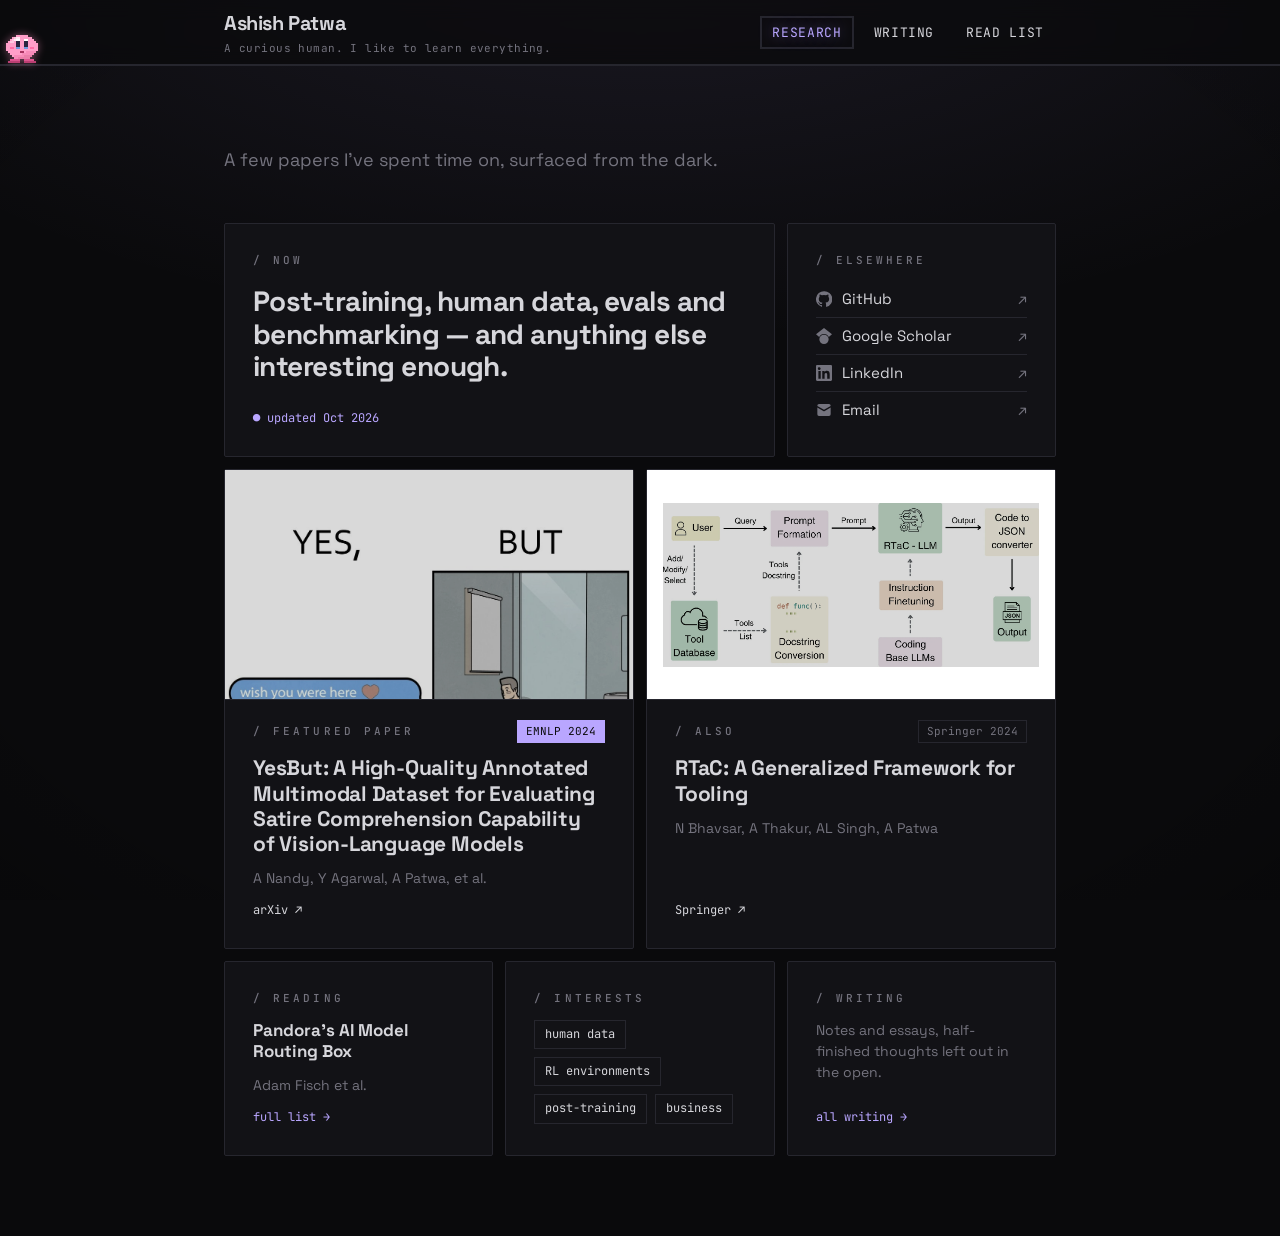
==== commit a13b4309: "Fill in the homepage "now" tile Co-Authored-By: Claude Opus 5.5 <noreply@anthropic.com>" ====
--- a/personal-webpage/src/index.html
+++ b/personal-webpage/src/index.html
@@ -142,7 +142,7 @@
                 <div class="bento">
                     <section class="tile tile--now">
                         <span class="tile__label">/ now</span>
-                        <p class="tile__statement">[What you're working on right now, in one sentence.]</p>
+                        <p class="tile__statement">Post-training, human data, evals and benchmarking &mdash; and anything else interesting enough.</p>
                         <span class="tile__meta tile__meta--accent">&#9679; updated Oct 2026</span>
                     </section>
 
--- a/personal-webpage/src/styles/main.css
+++ b/personal-webpage/src/styles/main.css
@@ -729,6 +729,16 @@
     gap: var(--s-6);
 }
 
+@media (min-width: 900px) {
+    .article__rail {
+        position: sticky;
+        top: 88px;
+        max-height: calc(100vh - 112px);
+        overflow-y: auto;
+        scrollbar-width: thin;
+    }
+}
+
 .toc {
     display: flex;
     flex-direction: column;
@@ -782,6 +792,7 @@
 }
 
 .article__body a {
+    overflow-wrap: anywhere;
     color: var(--accent);
     border-bottom: 1px solid rgba(185, 166, 255, 0.4);
 }
@@ -921,10 +932,115 @@
     border: 1px solid var(--accent);
 }
 
+.article__video {
+    margin-top: var(--s-7);
+    scroll-margin-top: 96px;
+}
+
+.article__video video {
+    display: block;
+    width: 100%;
+    aspect-ratio: 16 / 9;
+    background: #000;
+    border: var(--border);
+    border-radius: var(--radius);
+    box-shadow: var(--shadow-lg);
+}
+
+.article__body h3 {
+    margin-top: var(--s-3);
+    font-size: 20px;
+    line-height: 1.25;
+}
+
+.article__body ul,
+.article__body ol {
+    display: flex;
+    flex-direction: column;
+    gap: var(--s-2);
+    padding-left: 1.4em;
+}
+
+.article__body ul { list-style: square; }
+.article__body ol { list-style: decimal; }
+.article__body li::marker { color: var(--accent); }
+
+.article__body ul ul {
+    margin-top: var(--s-2);
+    list-style: circle;
+}
+
+.math-block {
+    overflow-x: auto;
+    overflow-y: hidden;
+    padding: var(--s-1) 0;
+}
+
+.article__body .katex {
+    position: relative; /* contains KaTeX's hidden MathML so it can't widen the page */
+    font-size: 1.05em;
+}
+.article__body .katex-display {
+    margin: 0;
+    overflow-x: auto;
+    overflow-y: hidden;
+}
+
+.table-wrap {
+    overflow-x: auto;
+    border: var(--border);
+    border-radius: var(--radius);
+}
+
+.table-wrap table {
+    width: 100%;
+    border-collapse: collapse;
+    font-size: 14px;
+    line-height: 1.5;
+}
+
+.table-wrap th,
+.table-wrap td {
+    padding: 8px 12px;
+    text-align: left;
+    white-space: nowrap;
+    border-bottom: var(--border);
+}
+
+.table-wrap th {
+    background: var(--panel);
+    font-family: var(--font-mono);
+    font-size: 11px;
+    font-weight: 500;
+    letter-spacing: 0.08em;
+    text-transform: uppercase;
+    color: var(--muted);
+}
+
+.table-wrap tr:last-child td { border-bottom: 0; }
+
+.article__body code {
+    font-family: var(--font-mono);
+    font-size: 0.85em;
+    padding: 1px 5px;
+    background: var(--panel);
+    border: var(--border);
+}
+
 @media (max-width: 760px) {
     .article__title { font-size: 38px; }
     .article__layout { gap: var(--s-6); }
     .article__rail { max-width: none; }
+}
+
+.post__tag {
+    display: inline-block;
+    margin-top: var(--s-3);
+    font-family: var(--font-mono);
+    font-size: 11px;
+    color: var(--accent);
+    border: 1px solid rgba(185, 166, 255, 0.4);
+    padding: 2px 8px;
 }
 
 /* ---------- A11y ---------- */
